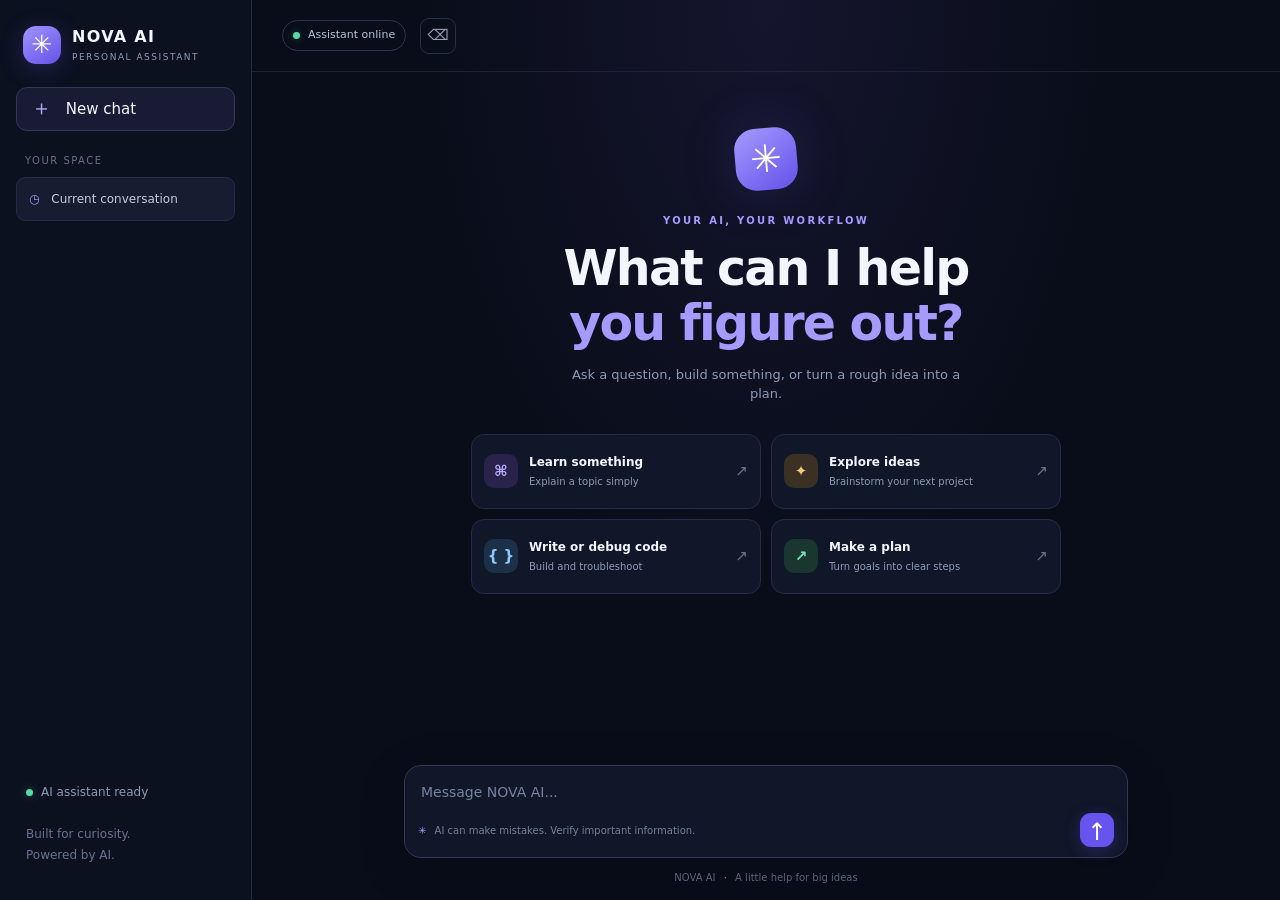
==== index.html @ 94695659 "Initial clean NOVA AI project" ====
<!doctype html>
<html lang="en">
<head>
  <meta charset="utf-8">
  <meta name="viewport" content="width=device-width, initial-scale=1, viewport-fit=cover">
  <meta name="theme-color" content="#0b1020">
  <meta name="description" content="NOVA AI — your personal AI assistant.">
  <title>NOVA AI</title>
  <link rel="manifest" href="/manifest.json">
  <link rel="icon" href="/icons/icon.svg" type="image/svg+xml">
  <link rel="stylesheet" href="/styles.css">
</head>
<body>
  <div class="app-shell">
    <aside class="sidebar" id="sidebar">
      <div class="brand"><div class="brand-mark">✳</div><div><strong>NOVA AI</strong><small>PERSONAL ASSISTANT</small></div></div>
      <button class="new-chat" id="newChat"><span>＋</span> New chat</button>
      <div class="side-label">YOUR SPACE</div>
      <button class="side-item active"><span>◷</span> Current conversation</button>
      <div class="sidebar-bottom">
        <div class="status-dot"></div><span>AI assistant ready</span>
        <button class="install-btn" id="installBtn" hidden>＋ Install app</button>
        <p>Built for curiosity.<br>Powered by AI.</p>
      </div>
    </aside>

    <main class="main">
      <header class="topbar">
        <button class="mobile-menu" id="mobileMenu" aria-label="Open menu">☰</button>
        <div class="mobile-brand"><span class="brand-mark small">✳</span> NOVA AI</div>
        <div class="top-actions">
          <span class="online-pill"><i></i> Assistant online</span>
          <button class="icon-btn" id="clearChat" title="Clear conversation" aria-label="Clear conversation">⌫</button>
        </div>
      </header>

      <section class="conversation" id="conversation" aria-live="polite">
        <div class="welcome" id="welcome">
          <div class="orb"><span>✳</span></div>
          <div class="eyebrow">YOUR AI, YOUR WORKFLOW</div>
          <h1>What can I help<br><em>you figure out?</em></h1>
          <p>Ask a question, build something, or turn a rough idea into a plan.</p>
          <div class="suggestions">
            <button class="suggestion" data-prompt="Explain Python functions with a simple example."><span class="suggestion-icon purple">⌘</span><span><b>Learn something</b><small>Explain a topic simply</small></span><span class="suggestion-arrow">↗</span></button>
            <button class="suggestion" data-prompt="Give me three practical AI project ideas for a beginner."><span class="suggestion-icon amber">✦</span><span><b>Explore ideas</b><small>Brainstorm your next project</small></span><span class="suggestion-arrow">↗</span></button>
            <button class="suggestion" data-prompt="Help me debug a Python program. Tell me what information you need."><span class="suggestion-icon blue">{ }</span><span><b>Write or debug code</b><small>Build and troubleshoot</small></span><span class="suggestion-arrow">↗</span></button>
            <button class="suggestion" data-prompt="Create a realistic 7-day study plan for learning web development."><span class="suggestion-icon green">↗</span><span><b>Make a plan</b><small>Turn goals into clear steps</small></span><span class="suggestion-arrow">↗</span></button>
          </div>
        </div>
        <div class="messages" id="messages"></div>
      </section>

      <footer class="composer-wrap">
        <form class="composer" id="chatForm">
          <textarea id="prompt" rows="1" maxlength="6000" placeholder="Message NOVA AI..." aria-label="Message NOVA AI"></textarea>
          <div class="composer-bottom">
            <span class="composer-note"><span>✳</span> AI can make mistakes. Verify important information.</span>
            <button class="send-btn" id="sendBtn" type="submit" aria-label="Send message"><span>↑</span></button>
          </div>
        </form>
        <div class="footer-note">NOVA AI <span>·</span> A little help for big ideas</div>
      </footer>
    </main>
  </div>
  <div class="toast" id="toast" role="status"></div>
  <script src="/app.js" defer></script>
</body>
</html>
---- styles.css ----
:root{--bg:#090d19;--panel:#0e1424;--panel2:#141c30;--line:#232c42;--text:#f3f5ff;--muted:#8e9ab4;--purple:#8977ff;--purple2:#6754ef;--green:#69e0b2}
*{box-sizing:border-box}body{margin:0;background:var(--bg);color:var(--text);font:15px/1.5 Inter,ui-sans-serif,system-ui,-apple-system,BlinkMacSystemFont,"Segoe UI",sans-serif}button,textarea{font:inherit}button{cursor:pointer}.app-shell{min-height:100dvh;display:flex}.sidebar{width:252px;flex-shrink:0;background:#0c1120;border-right:1px solid var(--line);padding:25px 16px;display:flex;flex-direction:column;gap:22px}.brand{display:flex;align-items:center;gap:11px;padding:0 7px}.brand-mark{height:38px;width:38px;border-radius:13px;background:linear-gradient(145deg,#a194ff,#6451e9);display:grid;place-items:center;color:white;font-size:25px;box-shadow:0 5px 24px #7564ff36}.brand strong{display:block;font-size:16px;letter-spacing:1.3px}.brand small{display:block;font-size:9px;letter-spacing:1.5px;color:var(--muted);margin-top:2px}.new-chat{height:44px;border:1px solid #383657;background:#191b35;color:#f7f6ff;border-radius:11px;text-align:left;padding:0 14px}.new-chat span{font-size:21px;color:#b6aaff;margin-right:9px;vertical-align:-1px}.side-label{font-size:10px;letter-spacing:1.5px;color:#64708a;padding:0 9px;margin-bottom:-13px}.side-item{background:#171d30;color:#c4cce0;border:1px solid #242d45;border-radius:9px;text-align:left;padding:12px;font-size:12px}.side-item span{margin-right:8px;color:#a79aff}.sidebar-bottom{margin-top:auto;color:var(--muted);font-size:12px;display:flex;align-items:center;gap:8px;flex-wrap:wrap;padding:10px}.status-dot,.online-pill i{width:7px;height:7px;border-radius:50%;background:#55dca7;box-shadow:0 0 10px #55dca755}.sidebar-bottom p{width:100%;line-height:1.7;margin:15px 0 0;color:#67738e}.install-btn{width:100%;background:#171d30;border:1px solid #2d3650;color:#ddd9ff;padding:9px;border-radius:8px}.main{min-width:0;flex:1;display:flex;flex-direction:column;min-height:100dvh;background:radial-gradient(ellipse at 50% 0%,#15152e 0%,#090d19 48%)}.topbar{height:72px;display:flex;align-items:center;justify-content:space-between;padding:0 30px;border-bottom:1px solid #1c2437}.top-actions{display:flex;align-items:center;gap:14px}.online-pill{display:flex;align-items:center;gap:8px;border:1px solid #26394a;border-radius:20px;padding:6px 10px;color:#b5c5d7;font-size:11px}.icon-btn,.mobile-menu{background:transparent;color:#98a3ba;border:1px solid #273047;border-radius:9px;width:36px;height:36px}.mobile-menu,.mobile-brand{display:none}.conversation{width:min(780px,100%);margin:0 auto;flex:1;padding:36px 28px 20px}.welcome{padding-top:20px}.orb{height:62px;width:62px;border-radius:21px;display:grid;place-items:center;background:linear-gradient(145deg,#a49aff,#6451e9);box-shadow:0 0 60px #7967ff29;color:#fff;font-size:38px;margin:0 auto 23px;transform:rotate(-5deg)}.eyebrow{text-align:center;color:#a69aff;font-size:10px;letter-spacing:2.3px;font-weight:700}.welcome h1{text-align:center;font-size:clamp(32px,5vw,49px);letter-spacing:-1.8px;line-height:1.13;margin:13px 0}.welcome h1 em{font-style:normal;color:#a69aff}.welcome>p{text-align:center;color:var(--muted);font-size:13px;margin:0 auto 30px;max-width:390px}.suggestions{display:grid;grid-template-columns:1fr 1fr;gap:10px;max-width:590px;margin:auto}.suggestion{display:flex;align-items:center;text-align:left;gap:11px;padding:14px 12px;background:#101729;border:1px solid #242d45;border-radius:13px;color:var(--text);min-height:75px;transition:.18s}.suggestion:hover{border-color:#6c60ba;background:#151a30;transform:translateY(-1px)}.suggestion-icon{height:34px;width:34px;border-radius:10px;display:grid;place-items:center;flex-shrink:0;font-weight:700}.purple{background:#29234c;color:#b7aaff}.amber{background:#3b3024;color:#f3c77d}.blue{background:#1c3048;color:#8ecaff}.green{background:#19372f;color:#7de3b6}.suggestion b,.suggestion small{display:block}.suggestion b{font-size:12px;font-weight:600}.suggestion small{font-size:10px;color:var(--muted);margin-top:3px}.suggestion-arrow{margin-left:auto;color:#69748e}.composer-wrap{width:min(780px,100%);padding:0 28px 15px;margin:0 auto}.composer{background:#101729;border:1px solid #303951;border-radius:17px;padding:12px 13px 10px;box-shadow:0 12px 50px #00000020}.composer:focus-within{border-color:#6659b9}.composer textarea{display:block;width:100%;resize:none;outline:none;border:0;background:transparent;color:var(--text);min-height:32px;max-height:180px;padding:4px 3px 10px;font-size:14px}.composer textarea::placeholder{color:#77839c}.composer-bottom{display:flex;align-items:center;justify-content:space-between;gap:10px}.composer-note{font-size:10px;color:#74809a}.composer-note span{color:#a99bff;margin-right:5px}.send-btn{width:34px;height:34px;border:0;border-radius:11px;background:var(--purple2);color:#fff;font-size:24px;display:grid;place-items:center;box-shadow:0 4px 16px #6554ef40}.send-btn:disabled{opacity:.5;cursor:wait}.footer-note{text-align:center;font-size:10px;color:#59647e;padding-top:12px}.footer-note span{padding:0 5px;color:#8b7dff}.messages{display:flex;flex-direction:column;gap:22px}.message{display:flex;gap:11px;align-items:flex-start;animation:appear .2s ease}.message.user{flex-direction:row-reverse}.avatar{height:31px;width:31px;flex-shrink:0;border-radius:10px;background:#29234c;color:#b8adff;display:grid;place-items:center;font-size:17px}.user .avatar{background:#26374c;color:#a7d3ff}.bubble{max-width:min(620px,calc(100% - 45px));font-size:14px;line-height:1.7;color:#dce2f1;overflow-wrap:anywhere}.user .bubble{background:#171f34;border:1px solid #2b3550;border-radius:14px 4px 14px 14px;padding:10px 14px;white-space:pre-wrap}.assistant .bubble{padding:3px 0}.bubble pre{white-space:pre-wrap;overflow-x:auto;background:#070b14;border:1px solid #242c40;border-radius:9px;padding:13px;font-size:12px}.bubble code{font-family:ui-monospace,SFMono-Regular,Consolas,monospace;color:#c5baff}.bubble p{margin:0 0 10px}.bubble p:last-child{margin-bottom:0}.message-actions{display:flex;gap:7px;margin-top:8px}.message-actions button{border:1px solid #273149;background:#11182a;color:#8995af;border-radius:7px;padding:4px 8px;font-size:10px}.typing{display:flex;gap:4px;padding:8px 0}.typing span{height:5px;width:5px;border-radius:50%;background:#a99bff;animation:bounce .8s infinite alternate}.typing span:nth-child(2){animation-delay:.2s}.typing span:nth-child(3){animation-delay:.4s}.toast{position:fixed;bottom:25px;left:50%;transform:translate(-50%,20px);opacity:0;pointer-events:none;background:#242d43;color:#f5f5ff;border:1px solid #39445d;border-radius:10px;padding:10px 15px;font-size:12px;transition:.2s}.toast.show{opacity:1;transform:translate(-50%,0)}@keyframes bounce{to{opacity:.3;transform:translateY(-4px)}}@keyframes appear{from{opacity:0;transform:translateY(5px)}to{opacity:1;transform:none}}
@media(max-width:700px){.sidebar{position:fixed;z-index:10;top:0;bottom:0;left:0;transform:translateX(-100%);transition:transform .2s;box-shadow:20px 0 70px #0008}.sidebar.open{transform:translateX(0)}.topbar{height:60px;padding:0 15px}.mobile-menu{display:block}.mobile-brand{display:flex;align-items:center;gap:7px;font-size:13px;font-weight:700;letter-spacing:1px;margin-right:auto;margin-left:10px}.brand-mark.small{height:25px;width:25px;border-radius:8px;font-size:17px}.online-pill{font-size:0;padding:8px}.online-pill i{width:7px;height:7px}.top-actions{gap:8px}.conversation{padding:26px 16px 18px}.welcome{padding-top:20px}.orb{height:54px;width:54px;font-size:32px;border-radius:18px;margin-bottom:20px}.welcome h1{font-size:36px}.welcome>p{font-size:12px;margin-bottom:24px}.suggestions{grid-template-columns:1fr;gap:8px}.suggestion{min-height:62px;padding:10px}.suggestion-icon{height:32px;width:32px}.composer-wrap{padding:0 12px 10px}.composer{border-radius:15px}.composer-note{font-size:9px}.footer-note{padding-top:9px}.message{gap:8px}.avatar{height:28px;width:28px}.bubble{font-size:13px}}@media(min-width:701px) and (max-height:760px){.conversation{padding-top:20px}.welcome{padding-top:0}.orb{margin-bottom:14px}.welcome>p{margin-bottom:18px}.suggestion{min-height:64px;padding:10px}}
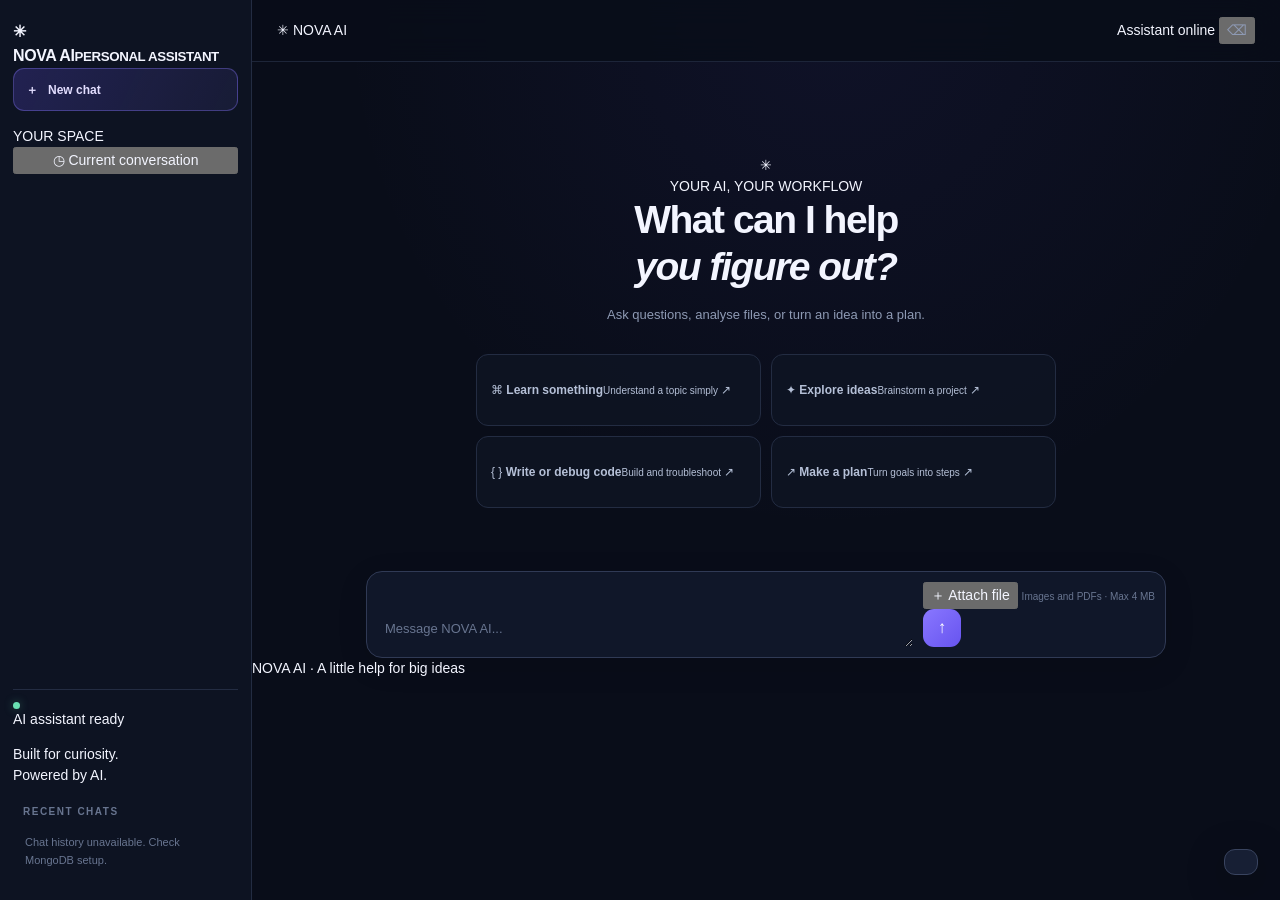
==== commit 00f9bf64: "Update index.html" ====
--- a/index.html
+++ b/index.html
@@ -1,10 +1,11 @@
+
 <!doctype html>
 <html lang="en">
 <head>
   <meta charset="utf-8">
   <meta name="viewport" content="width=device-width, initial-scale=1, viewport-fit=cover">
-  <meta name="theme-color" content="#0b1020">
-  <meta name="description" content="NOVA AI — your personal AI assistant.">
+  <meta name="theme-color" content="#090d19">
+  <meta name="description" content="NOVA AI — your personal AI assistant for chat, images and documents.">
   <title>NOVA AI</title>
   <link rel="manifest" href="/manifest.json">
   <link rel="icon" href="/icons/icon.svg" type="image/svg+xml">
@@ -13,24 +14,35 @@
 <body>
   <div class="app-shell">
     <aside class="sidebar" id="sidebar">
-      <div class="brand"><div class="brand-mark">✳</div><div><strong>NOVA AI</strong><small>PERSONAL ASSISTANT</small></div></div>
-      <button class="new-chat" id="newChat"><span>＋</span> New chat</button>
+      <div class="brand">
+        <div class="brand-mark">✳</div>
+        <div><strong>NOVA AI</strong><small>PERSONAL ASSISTANT</small></div>
+      </div>
+
+      <button class="new-chat" id="newChat" type="button">
+        <span>＋</span> New chat
+      </button>
+
       <div class="side-label">YOUR SPACE</div>
-      <button class="side-item active"><span>◷</span> Current conversation</button>
+      <button class="side-item active" type="button">
+        <span>◷</span> Current conversation
+      </button>
+
       <div class="sidebar-bottom">
-        <div class="status-dot"></div><span>AI assistant ready</span>
-        <button class="install-btn" id="installBtn" hidden>＋ Install app</button>
+        <div class="status-dot"></div>
+        <span>AI assistant ready</span>
+        <button class="install-btn" id="installBtn" hidden type="button">＋ Install app</button>
         <p>Built for curiosity.<br>Powered by AI.</p>
       </div>
     </aside>
 
     <main class="main">
       <header class="topbar">
-        <button class="mobile-menu" id="mobileMenu" aria-label="Open menu">☰</button>
+        <button class="mobile-menu" id="mobileMenu" type="button" aria-label="Open menu">☰</button>
         <div class="mobile-brand"><span class="brand-mark small">✳</span> NOVA AI</div>
         <div class="top-actions">
           <span class="online-pill"><i></i> Assistant online</span>
-          <button class="icon-btn" id="clearChat" title="Clear conversation" aria-label="Clear conversation">⌫</button>
+          <button class="icon-btn" id="clearChat" type="button" title="Clear conversation" aria-label="Clear conversation">⌫</button>
         </div>
       </header>
 
@@ -39,29 +51,64 @@
           <div class="orb"><span>✳</span></div>
           <div class="eyebrow">YOUR AI, YOUR WORKFLOW</div>
           <h1>What can I help<br><em>you figure out?</em></h1>
-          <p>Ask a question, build something, or turn a rough idea into a plan.</p>
+          <p>Ask questions, analyse files, or turn an idea into a plan.</p>
+
           <div class="suggestions">
-            <button class="suggestion" data-prompt="Explain Python functions with a simple example."><span class="suggestion-icon purple">⌘</span><span><b>Learn something</b><small>Explain a topic simply</small></span><span class="suggestion-arrow">↗</span></button>
-            <button class="suggestion" data-prompt="Give me three practical AI project ideas for a beginner."><span class="suggestion-icon amber">✦</span><span><b>Explore ideas</b><small>Brainstorm your next project</small></span><span class="suggestion-arrow">↗</span></button>
-            <button class="suggestion" data-prompt="Help me debug a Python program. Tell me what information you need."><span class="suggestion-icon blue">{ }</span><span><b>Write or debug code</b><small>Build and troubleshoot</small></span><span class="suggestion-arrow">↗</span></button>
-            <button class="suggestion" data-prompt="Create a realistic 7-day study plan for learning web development."><span class="suggestion-icon green">↗</span><span><b>Make a plan</b><small>Turn goals into clear steps</small></span><span class="suggestion-arrow">↗</span></button>
+            <button class="suggestion" data-prompt="Explain Python functions with a simple example." type="button">
+              <span class="suggestion-icon purple">⌘</span>
+              <span><b>Learn something</b><small>Understand a topic simply</small></span>
+              <span class="suggestion-arrow">↗</span>
+            </button>
+            <button class="suggestion" data-prompt="Give me three practical AI project ideas for a beginner." type="button">
+              <span class="suggestion-icon amber">✦</span>
+              <span><b>Explore ideas</b><small>Brainstorm a project</small></span>
+              <span class="suggestion-arrow">↗</span>
+            </button>
+            <button class="suggestion" data-prompt="Help me debug a Python program. Tell me what information you need." type="button">
+              <span class="suggestion-icon blue">{ }</span>
+              <span><b>Write or debug code</b><small>Build and troubleshoot</small></span>
+              <span class="suggestion-arrow">↗</span>
+            </button>
+            <button class="suggestion" data-prompt="Create a realistic 7-day study plan for learning web development." type="button">
+              <span class="suggestion-icon green">↗</span>
+              <span><b>Make a plan</b><small>Turn goals into steps</small></span>
+              <span class="suggestion-arrow">↗</span>
+            </button>
           </div>
         </div>
+
         <div class="messages" id="messages"></div>
       </section>
 
       <footer class="composer-wrap">
+        <div id="attachmentPreview" class="attachment-preview" hidden></div>
+
         <form class="composer" id="chatForm">
-          <textarea id="prompt" rows="1" maxlength="6000" placeholder="Message NOVA AI..." aria-label="Message NOVA AI"></textarea>
+          <textarea id="prompt" rows="1" maxlength="6000"
+            placeholder="Message NOVA AI..." aria-label="Message NOVA AI"></textarea>
+
           <div class="composer-bottom">
-            <span class="composer-note"><span>✳</span> AI can make mistakes. Verify important information.</span>
-            <button class="send-btn" id="sendBtn" type="submit" aria-label="Send message"><span>↑</span></button>
+            <div class="composer-tools">
+              <input id="fileInput" type="file"
+                accept="image/png,image/jpeg,image/webp,image/gif,application/pdf"
+                hidden>
+              <button id="attachBtn" class="attach-btn" type="button"
+                aria-label="Attach image or PDF" title="Attach image or PDF">
+                ＋ <span>Attach file</span>
+              </button>
+              <span class="composer-note">Images and PDFs · Max 4 MB</span>
+            </div>
+            <button class="send-btn" id="sendBtn" type="submit" aria-label="Send message">
+              <span>↑</span>
+            </button>
           </div>
         </form>
+
         <div class="footer-note">NOVA AI <span>·</span> A little help for big ideas</div>
       </footer>
     </main>
   </div>
+
   <div class="toast" id="toast" role="status"></div>
   <script src="/app.js" defer></script>
 </body>
--- a/styles.css
+++ b/styles.css
@@ -1,3 +1,881 @@
-:root{--bg:#090d19;--panel:#0e1424;--panel2:#141c30;--line:#232c42;--text:#f3f5ff;--muted:#8e9ab4;--purple:#8977ff;--purple2:#6754ef;--green:#69e0b2}
-*{box-sizing:border-box}body{margin:0;background:var(--bg);color:var(--text);font:15px/1.5 Inter,ui-sans-serif,system-ui,-apple-system,BlinkMacSystemFont,"Segoe UI",sans-serif}button,textarea{font:inherit}button{cursor:pointer}.app-shell{min-height:100dvh;display:flex}.sidebar{width:252px;flex-shrink:0;background:#0c1120;border-right:1px solid var(--line);padding:25px 16px;display:flex;flex-direction:column;gap:22px}.brand{display:flex;align-items:center;gap:11px;padding:0 7px}.brand-mark{height:38px;width:38px;border-radius:13px;background:linear-gradient(145deg,#a194ff,#6451e9);display:grid;place-items:center;color:white;font-size:25px;box-shadow:0 5px 24px #7564ff36}.brand strong{display:block;font-size:16px;letter-spacing:1.3px}.brand small{display:block;font-size:9px;letter-spacing:1.5px;color:var(--muted);margin-top:2px}.new-chat{height:44px;border:1px solid #383657;background:#191b35;color:#f7f6ff;border-radius:11px;text-align:left;padding:0 14px}.new-chat span{font-size:21px;color:#b6aaff;margin-right:9px;vertical-align:-1px}.side-label{font-size:10px;letter-spacing:1.5px;color:#64708a;padding:0 9px;margin-bottom:-13px}.side-item{background:#171d30;color:#c4cce0;border:1px solid #242d45;border-radius:9px;text-align:left;padding:12px;font-size:12px}.side-item span{margin-right:8px;color:#a79aff}.sidebar-bottom{margin-top:auto;color:var(--muted);font-size:12px;display:flex;align-items:center;gap:8px;flex-wrap:wrap;padding:10px}.status-dot,.online-pill i{width:7px;height:7px;border-radius:50%;background:#55dca7;box-shadow:0 0 10px #55dca755}.sidebar-bottom p{width:100%;line-height:1.7;margin:15px 0 0;color:#67738e}.install-btn{width:100%;background:#171d30;border:1px solid #2d3650;color:#ddd9ff;padding:9px;border-radius:8px}.main{min-width:0;flex:1;display:flex;flex-direction:column;min-height:100dvh;background:radial-gradient(ellipse at 50% 0%,#15152e 0%,#090d19 48%)}.topbar{height:72px;display:flex;align-items:center;justify-content:space-between;padding:0 30px;border-bottom:1px solid #1c2437}.top-actions{display:flex;align-items:center;gap:14px}.online-pill{display:flex;align-items:center;gap:8px;border:1px solid #26394a;border-radius:20px;padding:6px 10px;color:#b5c5d7;font-size:11px}.icon-btn,.mobile-menu{background:transparent;color:#98a3ba;border:1px solid #273047;border-radius:9px;width:36px;height:36px}.mobile-menu,.mobile-brand{display:none}.conversation{width:min(780px,100%);margin:0 auto;flex:1;padding:36px 28px 20px}.welcome{padding-top:20px}.orb{height:62px;width:62px;border-radius:21px;display:grid;place-items:center;background:linear-gradient(145deg,#a49aff,#6451e9);box-shadow:0 0 60px #7967ff29;color:#fff;font-size:38px;margin:0 auto 23px;transform:rotate(-5deg)}.eyebrow{text-align:center;color:#a69aff;font-size:10px;letter-spacing:2.3px;font-weight:700}.welcome h1{text-align:center;font-size:clamp(32px,5vw,49px);letter-spacing:-1.8px;line-height:1.13;margin:13px 0}.welcome h1 em{font-style:normal;color:#a69aff}.welcome>p{text-align:center;color:var(--muted);font-size:13px;margin:0 auto 30px;max-width:390px}.suggestions{display:grid;grid-template-columns:1fr 1fr;gap:10px;max-width:590px;margin:auto}.suggestion{display:flex;align-items:center;text-align:left;gap:11px;padding:14px 12px;background:#101729;border:1px solid #242d45;border-radius:13px;color:var(--text);min-height:75px;transition:.18s}.suggestion:hover{border-color:#6c60ba;background:#151a30;transform:translateY(-1px)}.suggestion-icon{height:34px;width:34px;border-radius:10px;display:grid;place-items:center;flex-shrink:0;font-weight:700}.purple{background:#29234c;color:#b7aaff}.amber{background:#3b3024;color:#f3c77d}.blue{background:#1c3048;color:#8ecaff}.green{background:#19372f;color:#7de3b6}.suggestion b,.suggestion small{display:block}.suggestion b{font-size:12px;font-weight:600}.suggestion small{font-size:10px;color:var(--muted);margin-top:3px}.suggestion-arrow{margin-left:auto;color:#69748e}.composer-wrap{width:min(780px,100%);padding:0 28px 15px;margin:0 auto}.composer{background:#101729;border:1px solid #303951;border-radius:17px;padding:12px 13px 10px;box-shadow:0 12px 50px #00000020}.composer:focus-within{border-color:#6659b9}.composer textarea{display:block;width:100%;resize:none;outline:none;border:0;background:transparent;color:var(--text);min-height:32px;max-height:180px;padding:4px 3px 10px;font-size:14px}.composer textarea::placeholder{color:#77839c}.composer-bottom{display:flex;align-items:center;justify-content:space-between;gap:10px}.composer-note{font-size:10px;color:#74809a}.composer-note span{color:#a99bff;margin-right:5px}.send-btn{width:34px;height:34px;border:0;border-radius:11px;background:var(--purple2);color:#fff;font-size:24px;display:grid;place-items:center;box-shadow:0 4px 16px #6554ef40}.send-btn:disabled{opacity:.5;cursor:wait}.footer-note{text-align:center;font-size:10px;color:#59647e;padding-top:12px}.footer-note span{padding:0 5px;color:#8b7dff}.messages{display:flex;flex-direction:column;gap:22px}.message{display:flex;gap:11px;align-items:flex-start;animation:appear .2s ease}.message.user{flex-direction:row-reverse}.avatar{height:31px;width:31px;flex-shrink:0;border-radius:10px;background:#29234c;color:#b8adff;display:grid;place-items:center;font-size:17px}.user .avatar{background:#26374c;color:#a7d3ff}.bubble{max-width:min(620px,calc(100% - 45px));font-size:14px;line-height:1.7;color:#dce2f1;overflow-wrap:anywhere}.user .bubble{background:#171f34;border:1px solid #2b3550;border-radius:14px 4px 14px 14px;padding:10px 14px;white-space:pre-wrap}.assistant .bubble{padding:3px 0}.bubble pre{white-space:pre-wrap;overflow-x:auto;background:#070b14;border:1px solid #242c40;border-radius:9px;padding:13px;font-size:12px}.bubble code{font-family:ui-monospace,SFMono-Regular,Consolas,monospace;color:#c5baff}.bubble p{margin:0 0 10px}.bubble p:last-child{margin-bottom:0}.message-actions{display:flex;gap:7px;margin-top:8px}.message-actions button{border:1px solid #273149;background:#11182a;color:#8995af;border-radius:7px;padding:4px 8px;font-size:10px}.typing{display:flex;gap:4px;padding:8px 0}.typing span{height:5px;width:5px;border-radius:50%;background:#a99bff;animation:bounce .8s infinite alternate}.typing span:nth-child(2){animation-delay:.2s}.typing span:nth-child(3){animation-delay:.4s}.toast{position:fixed;bottom:25px;left:50%;transform:translate(-50%,20px);opacity:0;pointer-events:none;background:#242d43;color:#f5f5ff;border:1px solid #39445d;border-radius:10px;padding:10px 15px;font-size:12px;transition:.2s}.toast.show{opacity:1;transform:translate(-50%,0)}@keyframes bounce{to{opacity:.3;transform:translateY(-4px)}}@keyframes appear{from{opacity:0;transform:translateY(5px)}to{opacity:1;transform:none}}
-@media(max-width:700px){.sidebar{position:fixed;z-index:10;top:0;bottom:0;left:0;transform:translateX(-100%);transition:transform .2s;box-shadow:20px 0 70px #0008}.sidebar.open{transform:translateX(0)}.topbar{height:60px;padding:0 15px}.mobile-menu{display:block}.mobile-brand{display:flex;align-items:center;gap:7px;font-size:13px;font-weight:700;letter-spacing:1px;margin-right:auto;margin-left:10px}.brand-mark.small{height:25px;width:25px;border-radius:8px;font-size:17px}.online-pill{font-size:0;padding:8px}.online-pill i{width:7px;height:7px}.top-actions{gap:8px}.conversation{padding:26px 16px 18px}.welcome{padding-top:20px}.orb{height:54px;width:54px;font-size:32px;border-radius:18px;margin-bottom:20px}.welcome h1{font-size:36px}.welcome>p{font-size:12px;margin-bottom:24px}.suggestions{grid-template-columns:1fr;gap:8px}.suggestion{min-height:62px;padding:10px}.suggestion-icon{height:32px;width:32px}.composer-wrap{padding:0 12px 10px}.composer{border-radius:15px}.composer-note{font-size:9px}.footer-note{padding-top:9px}.message{gap:8px}.avatar{height:28px;width:28px}.bubble{font-size:13px}}@media(min-width:701px) and (max-height:760px){.conversation{padding-top:20px}.welcome{padding-top:0}.orb{margin-bottom:14px}.welcome>p{margin-bottom:18px}.suggestion{min-height:64px;padding:10px}}
+
+:root {
+  --bg: #090d19;
+  --panel: #0e1424;
+  --panel2: #141c30;
+  --line: #232c42;
+  --text: #f3f5ff;
+  --muted: #8e9ab4;
+  --purple: #8977ff;
+  --purple2: #6754ef;
+  --green: #69e0b2;
+  --danger: #ff9baf;
+  --sidebar-width: 252px;
+}
+
+* {
+  box-sizing: border-box;
+}
+
+html {
+  min-height: 100%;
+  background: var(--bg);
+  color-scheme: dark;
+}
+
+body {
+  margin: 0;
+  min-height: 100vh;
+  background:
+    radial-gradient(ellipse at 65% 0%, rgba(103, 84, 239, 0.07), transparent 42%),
+    var(--bg);
+  color: var(--text);
+  font-family: Inter, "Segoe UI", Arial, sans-serif;
+  font-size: 14px;
+  line-height: 1.5;
+}
+
+button,
+input,
+textarea {
+  font: inherit;
+}
+
+button {
+  color: inherit;
+}
+
+button:focus-visible,
+input:focus-visible,
+textarea:focus-visible {
+  outline: 2px solid var(--purple);
+  outline-offset: 3px;
+}
+
+button:disabled {
+  cursor: not-allowed;
+  opacity: 0.55;
+}
+
+::selection {
+  background: rgba(137, 119, 255, 0.35);
+  color: #fff;
+}
+
+::-webkit-scrollbar {
+  width: 6px;
+  height: 6px;
+}
+
+::-webkit-scrollbar-track {
+  background: transparent;
+}
+
+::-webkit-scrollbar-thumb {
+  background: #303953;
+  border-radius: 20px;
+}
+
+/* Main application layout */
+
+#app,
+.app,
+.app-layout {
+  min-height: 100vh;
+}
+
+.app-layout {
+  display: flex;
+}
+
+/* Sidebar */
+
+.sidebar,
+#sidebar {
+  width: var(--sidebar-width);
+  min-width: var(--sidebar-width);
+  height: 100vh;
+  position: fixed;
+  inset: 0 auto 0 0;
+  z-index: 30;
+  display: flex;
+  flex-direction: column;
+  overflow: hidden;
+  padding: 20px 13px 14px;
+  background: rgba(14, 20, 36, 0.97);
+  border-right: 1px solid var(--line);
+}
+
+.sidebar-header {
+  display: flex;
+  align-items: center;
+  gap: 10px;
+  padding: 2px 8px 22px;
+}
+
+.logo,
+.logo-icon {
+  display: grid;
+  place-items: center;
+  flex-shrink: 0;
+  width: 36px;
+  height: 36px;
+  border: 1px solid rgba(137, 119, 255, 0.35);
+  border-radius: 12px;
+  background: linear-gradient(145deg, #332b69, #171a35);
+  color: #c4baff;
+  font-size: 17px;
+  font-weight: 800;
+}
+
+.brand,
+.brand-name {
+  color: var(--text);
+  font-size: 16px;
+  font-weight: 750;
+  letter-spacing: -0.4px;
+}
+
+.brand-subtitle {
+  color: var(--muted);
+  font-size: 10px;
+}
+
+.new-chat-btn,
+#newChat {
+  display: flex;
+  align-items: center;
+  justify-content: flex-start;
+  gap: 10px;
+  width: 100%;
+  min-height: 43px;
+  padding: 0 12px;
+  margin-bottom: 15px;
+  border: 1px solid rgba(137, 119, 255, 0.36);
+  border-radius: 11px;
+  background: linear-gradient(
+    115deg,
+    rgba(103, 84, 239, 0.23),
+    rgba(137, 119, 255, 0.09)
+  );
+  color: #e3deff;
+  font-size: 12px;
+  font-weight: 650;
+  text-align: left;
+  cursor: pointer;
+  transition: background 0.18s, border-color 0.18s, transform 0.18s;
+}
+
+.new-chat-btn:hover,
+#newChat:hover {
+  background: rgba(137, 119, 255, 0.22);
+  border-color: var(--purple);
+}
+
+.new-chat-btn:active,
+#newChat:active {
+  transform: scale(0.985);
+}
+
+.sidebar-label {
+  padding: 8px 9px;
+  color: #687590;
+  font-size: 10px;
+  font-weight: 700;
+  letter-spacing: 1.5px;
+  text-transform: uppercase;
+}
+
+.sidebar-nav {
+  display: flex;
+  flex-direction: column;
+  gap: 4px;
+}
+
+.sidebar-nav button,
+.sidebar-link {
+  display: flex;
+  align-items: center;
+  gap: 10px;
+  width: 100%;
+  padding: 10px;
+  border: 1px solid transparent;
+  border-radius: 9px;
+  background: transparent;
+  color: #a8b3cc;
+  font-size: 12px;
+  text-align: left;
+  cursor: pointer;
+  transition: background 0.18s, color 0.18s;
+}
+
+.sidebar-nav button:hover,
+.sidebar-link:hover {
+  background: var(--panel2);
+  color: var(--text);
+}
+
+.sidebar-bottom {
+  margin-top: auto;
+  padding-top: 12px;
+  border-top: 1px solid var(--line);
+}
+
+#clearChat {
+  color: var(--muted);
+}
+
+#clearChat:hover {
+  background: rgba(255, 155, 175, 0.08);
+  color: var(--danger);
+}
+
+/* MongoDB-backed chat history */
+
+#novaChatHistory {
+  min-width: 0;
+  margin-top: 4px;
+  padding: 0 2px;
+  overflow: hidden;
+}
+
+.nova-history-heading {
+  margin: 0 0 10px;
+  padding: 0 8px;
+  color: #687590;
+  font-size: 10px;
+  font-weight: 700;
+  letter-spacing: 1.5px;
+  text-transform: uppercase;
+}
+
+#novaChatList {
+  display: flex;
+  flex-direction: column;
+  gap: 5px;
+  min-width: 0;
+  max-height: min(48vh, 430px);
+  overflow-y: auto;
+  overflow-x: hidden;
+  padding: 0 2px 6px;
+}
+
+.nova-history-item {
+  display: flex;
+  align-items: center;
+  gap: 2px;
+  min-width: 0;
+  border: 1px solid transparent;
+  border-radius: 9px;
+  transition: background 0.18s, border-color 0.18s;
+}
+
+.nova-history-item:hover {
+  background: var(--panel2);
+  border-color: var(--line);
+}
+
+.nova-history-item.active {
+  background: rgba(137, 119, 255, 0.12);
+  border-color: rgba(137, 119, 255, 0.28);
+}
+
+.nova-history-open {
+  flex: 1;
+  min-width: 0;
+  overflow: hidden;
+  padding: 10px 8px;
+  border: 0;
+  border-radius: 8px;
+  background: transparent;
+  color: #bac5dc;
+  font-size: 12px;
+  font-weight: 450;
+  text-align: left;
+  text-overflow: ellipsis;
+  white-space: nowrap;
+  cursor: pointer;
+}
+
+.nova-history-open:hover {
+  color: #fff;
+}
+
+.nova-history-item.active .nova-history-open {
+  color: #e4dfff;
+}
+
+.nova-history-delete {
+  flex-shrink: 0;
+  width: 30px;
+  height: 30px;
+  display: grid;
+  place-items: center;
+  margin-right: 3px;
+  padding: 0;
+  border: 0;
+  border-radius: 7px;
+  background: transparent;
+  color: #8290aa;
+  font-size: 17px;
+  cursor: pointer;
+  opacity: 0.7;
+  transition: background 0.18s, color 0.18s, opacity 0.18s;
+}
+
+.nova-history-item:hover .nova-history-delete {
+  opacity: 1;
+}
+
+.nova-history-delete:hover {
+  background: rgba(255, 155, 175, 0.12);
+  color: var(--danger);
+}
+
+.nova-history-empty {
+  margin: 4px 8px 10px;
+  color: #687590;
+  font-size: 11px;
+  line-height: 1.7;
+}
+
+/* Main chat area */
+
+.main,
+.main-content,
+#main {
+  display: flex;
+  flex-direction: column;
+  min-width: 0;
+  min-height: 100vh;
+  flex: 1;
+  margin-left: var(--sidebar-width);
+}
+
+.topbar,
+.chat-header {
+  position: sticky;
+  top: 0;
+  z-index: 10;
+  display: flex;
+  align-items: center;
+  justify-content: space-between;
+  min-height: 62px;
+  padding: 12px 25px;
+  border-bottom: 1px solid rgba(35, 44, 66, 0.8);
+  background: rgba(9, 13, 25, 0.86);
+  backdrop-filter: blur(18px);
+}
+
+.topbar-title {
+  color: var(--text);
+  font-size: 13px;
+  font-weight: 650;
+}
+
+.topbar-status {
+  display: flex;
+  align-items: center;
+  gap: 7px;
+  color: var(--muted);
+  font-size: 11px;
+}
+
+.status-dot {
+  width: 7px;
+  height: 7px;
+  border-radius: 50%;
+  background: var(--green);
+  box-shadow: 0 0 10px rgba(105, 224, 178, 0.35);
+}
+
+#mobileMenu {
+  display: none;
+}
+
+/* Conversation and welcome screen */
+
+#conversation,
+.conversation,
+#messages,
+.messages {
+  display: flex;
+  flex-direction: column;
+  gap: 19px;
+  width: 100%;
+  max-width: 850px;
+  margin: 0 auto;
+  padding: 28px 24px;
+}
+
+#messages:empty,
+.messages:empty {
+  display: none;
+}
+
+#welcome,
+.welcome {
+  width: 100%;
+  max-width: 780px;
+  margin: auto;
+  padding: 65px 24px 35px;
+  text-align: center;
+}
+
+.welcome-icon {
+  display: grid;
+  place-items: center;
+  width: 58px;
+  height: 58px;
+  margin: 0 auto 22px;
+  border: 1px solid rgba(137, 119, 255, 0.3);
+  border-radius: 19px;
+  background: linear-gradient(145deg, #27244d, #121a30);
+  color: #c3b8ff;
+  font-size: 25px;
+  box-shadow: 0 0 45px rgba(103, 84, 239, 0.1);
+}
+
+.welcome h1,
+#welcome h1 {
+  margin: 0 0 12px;
+  color: var(--text);
+  font-size: clamp(27px, 4vw, 39px);
+  font-weight: 750;
+  letter-spacing: -1.5px;
+  line-height: 1.2;
+}
+
+.welcome p,
+#welcome p {
+  max-width: 480px;
+  margin: 0 auto;
+  color: var(--muted);
+  font-size: 13px;
+  line-height: 1.8;
+}
+
+.suggestions,
+.suggestion-list {
+  display: grid;
+  grid-template-columns: repeat(2, minmax(0, 1fr));
+  gap: 10px;
+  max-width: 580px;
+  margin: 28px auto 0;
+}
+
+.suggestion,
+.suggestion-card {
+  min-height: 72px;
+  padding: 14px;
+  border: 1px solid var(--line);
+  border-radius: 12px;
+  background: rgba(14, 20, 36, 0.8);
+  color: #b5c0d7;
+  font-size: 12px;
+  text-align: left;
+  cursor: pointer;
+  transition: border-color 0.18s, background 0.18s, transform 0.18s;
+}
+
+.suggestion:hover,
+.suggestion-card:hover {
+  transform: translateY(-1px);
+  border-color: rgba(137, 119, 255, 0.55);
+  background: rgba(20, 28, 48, 0.95);
+  color: var(--text);
+}
+
+/* Chat message bubbles */
+
+.message {
+  display: flex;
+  align-items: flex-start;
+  gap: 12px;
+  width: 100%;
+  min-width: 0;
+}
+
+.message.user {
+  flex-direction: row-reverse;
+}
+
+.message-avatar {
+  display: grid;
+  place-items: center;
+  flex-shrink: 0;
+  width: 31px;
+  height: 31px;
+  border: 1px solid var(--line);
+  border-radius: 10px;
+  background: var(--panel2);
+  color: #c3b8ff;
+  font-size: 11px;
+  font-weight: 750;
+}
+
+.message.user .message-avatar {
+  background: rgba(103, 84, 239, 0.22);
+  border-color: rgba(137, 119, 255, 0.35);
+  color: #e4dfff;
+}
+
+.message-content {
+  min-width: 0;
+  max-width: calc(100% - 45px);
+  padding: 13px 16px;
+  border: 1px solid var(--line);
+  border-radius: 4px 14px 14px 14px;
+  background: var(--panel);
+  color: #dce3f4;
+  font-size: 13px;
+  line-height: 1.8;
+  overflow-wrap: anywhere;
+}
+
+.message.user .message-content {
+  border-color: rgba(137, 119, 255, 0.25);
+  border-radius: 14px 4px 14px 14px;
+  background: rgba(103, 84, 239, 0.13);
+  color: #f0edff;
+}
+
+.message-content p {
+  margin: 0 0 10px;
+}
+
+.message-content p:last-child {
+  margin-bottom: 0;
+}
+
+.message-content pre {
+  max-width: 100%;
+  overflow-x: auto;
+  padding: 14px;
+  border: 1px solid var(--line);
+  border-radius: 9px;
+  background: #080c16;
+}
+
+.message-content code {
+  font-family: "Cascadia Code", Consolas, monospace;
+  font-size: 12px;
+}
+
+.message-content a {
+  color: #b3a8ff;
+  text-decoration: underline;
+  text-underline-offset: 3px;
+}
+
+.message-content ul,
+.message-content ol {
+  padding-left: 22px;
+}
+
+.message-content blockquote {
+  margin: 12px 0;
+  padding-left: 12px;
+  border-left: 2px solid var(--purple);
+  color: #aab6d0;
+}
+
+/* Composer */
+
+.composer-area,
+.input-area {
+  position: sticky;
+  bottom: 0;
+  z-index: 8;
+  width: 100%;
+  margin-top: auto;
+  padding: 16px 24px 20px;
+  background: linear-gradient(
+    to bottom,
+    rgba(9, 13, 25, 0),
+    rgba(9, 13, 25, 0.95) 18%,
+    var(--bg) 100%
+  );
+}
+
+#chatForm,
+.chat-form {
+  display: flex;
+  align-items: flex-end;
+  gap: 10px;
+  width: 100%;
+  max-width: 800px;
+  margin: 0 auto;
+  padding: 10px;
+  border: 1px solid #303a55;
+  border-radius: 16px;
+  background: #101729;
+  box-shadow: 0 8px 30px rgba(0, 0, 0, 0.12);
+  transition: border-color 0.18s, box-shadow 0.18s;
+}
+
+#chatForm:focus-within,
+.chat-form:focus-within {
+  border-color: rgba(137, 119, 255, 0.75);
+  box-shadow: 0 0 0 3px rgba(137, 119, 255, 0.07);
+}
+
+#prompt,
+#chatForm textarea,
+.chat-form textarea {
+  flex: 1;
+  min-width: 0;
+  max-height: 180px;
+  min-height: 27px;
+  resize: vertical;
+  padding: 7px 8px;
+  border: 0;
+  outline: 0;
+  background: transparent;
+  color: var(--text);
+  font-size: 13px;
+  line-height: 1.7;
+}
+
+#prompt::placeholder,
+#chatForm textarea::placeholder {
+  color: #687590;
+}
+
+#sendBtn,
+.send-btn {
+  display: grid;
+  place-items: center;
+  flex-shrink: 0;
+  width: 38px;
+  height: 38px;
+  border: 0;
+  border-radius: 11px;
+  background: linear-gradient(135deg, var(--purple), var(--purple2));
+  color: #fff;
+  font-size: 17px;
+  cursor: pointer;
+  transition: transform 0.18s, opacity 0.18s;
+}
+
+#sendBtn:hover,
+.send-btn:hover {
+  transform: translateY(-1px);
+}
+
+#sendBtn:active,
+.send-btn:active {
+  transform: scale(0.95);
+}
+
+#sendBtn:disabled {
+  opacity: 0.45;
+}
+
+.composer-note,
+.input-note {
+  margin: 9px auto 0;
+  color: #687590;
+  font-size: 10px;
+  text-align: center;
+}
+
+/* Toast notifications */
+
+#toast,
+.toast {
+  position: fixed;
+  right: 22px;
+  bottom: 25px;
+  z-index: 100;
+  max-width: min(360px, calc(100vw - 36px));
+  padding: 12px 16px;
+  border: 1px solid #39445f;
+  border-radius: 11px;
+  background: #171f34;
+  color: var(--text);
+  font-size: 12px;
+  box-shadow: 0 10px 40px rgba(0, 0, 0, 0.3);
+}
+
+/* Install and utility buttons */
+
+#installBtn,
+.install-btn {
+  padding: 8px 12px;
+  border: 1px solid var(--line);
+  border-radius: 9px;
+  background: var(--panel);
+  color: #c4cce0;
+  font-size: 11px;
+  cursor: pointer;
+}
+
+#installBtn:hover,
+.install-btn:hover {
+  border-color: var(--purple);
+  color: #fff;
+}
+
+.hidden,
+[hidden] {
+  display: none !important;
+}
+
+/* Mobile layout */
+
+@media (max-width: 700px) {
+  .sidebar,
+  #sidebar {
+    width: min(290px, 86vw);
+    min-width: 0;
+    transform: translateX(-105%);
+    transition: transform 0.24s ease;
+    box-shadow: none;
+  }
+
+  .sidebar.open,
+  #sidebar.open,
+  body.sidebar-open #sidebar {
+    transform: translateX(0);
+    box-shadow: 20px 0 60px rgba(0, 0, 0, 0.38);
+  }
+
+  .main,
+  .main-content,
+  #main {
+    width: 100%;
+    margin-left: 0;
+  }
+
+  #mobileMenu {
+    display: inline-flex;
+    align-items: center;
+    justify-content: center;
+    width: 37px;
+    height: 37px;
+    border: 1px solid var(--line);
+    border-radius: 10px;
+    background: var(--panel);
+    color: var(--text);
+    cursor: pointer;
+  }
+
+  .topbar,
+  .chat-header {
+    min-height: 56px;
+    padding: 9px 13px;
+  }
+
+  #conversation,
+  .conversation,
+  #messages,
+  .messages {
+    gap: 15px;
+    padding: 22px 13px;
+  }
+
+  #welcome,
+  .welcome {
+    padding: 48px 17px 28px;
+  }
+
+  .welcome h1,
+  #welcome h1 {
+    font-size: 29px;
+  }
+
+  .suggestions,
+  .suggestion-list {
+    gap: 8px;
+    margin-top: 22px;
+  }
+
+  .suggestion,
+  .suggestion-card {
+    min-height: 65px;
+    padding: 11px;
+    font-size: 11px;
+  }
+
+  .message {
+    gap: 8px;
+  }
+
+  .message-avatar {
+    width: 28px;
+    height: 28px;
+  }
+
+  .message-content {
+    max-width: calc(100% - 36px);
+    padding: 11px 12px;
+    font-size: 12px;
+  }
+
+  .composer-area,
+  .input-area {
+    padding: 10px 10px max(13px, env(safe-area-inset-bottom));
+  }
+
+  #chatForm,
+  .chat-form {
+    gap: 6px;
+    padding: 7px;
+    border-radius: 13px;
+  }
+
+  #prompt,
+  #chatForm textarea,
+  .chat-form textarea {
+    font-size: 13px;
+  }
+
+  #sendBtn,
+  .send-btn {
+    width: 35px;
+    height: 35px;
+  }
+
+  #novaChatHistory {
+    padding: 0 2px;
+  }
+
+  #novaChatList {
+    max-height: 42vh;
+  }
+
+  .nova-history-open {
+    padding: 11px 9px;
+  }
+
+  .nova-history-delete {
+    width: 34px;
+    height: 34px;
+    opacity: 1;
+  }
+}
+
+/* Small phones */
+
+@media (max-width: 380px) {
+  .suggestions,
+  .suggestion-list {
+    grid-template-columns: 1fr;
+  }
+
+  .welcome h1,
+  #welcome h1 {
+    font-size: 26px;
+  }
+}
+
+@media (prefers-reduced-motion: reduce) {
+  *,
+  *::before,
+  *::after {
+    scroll-behavior: auto !important;
+    transition-duration: 0.01ms !important;
+    animation-duration: 0.01ms !important;
+  }
+}
